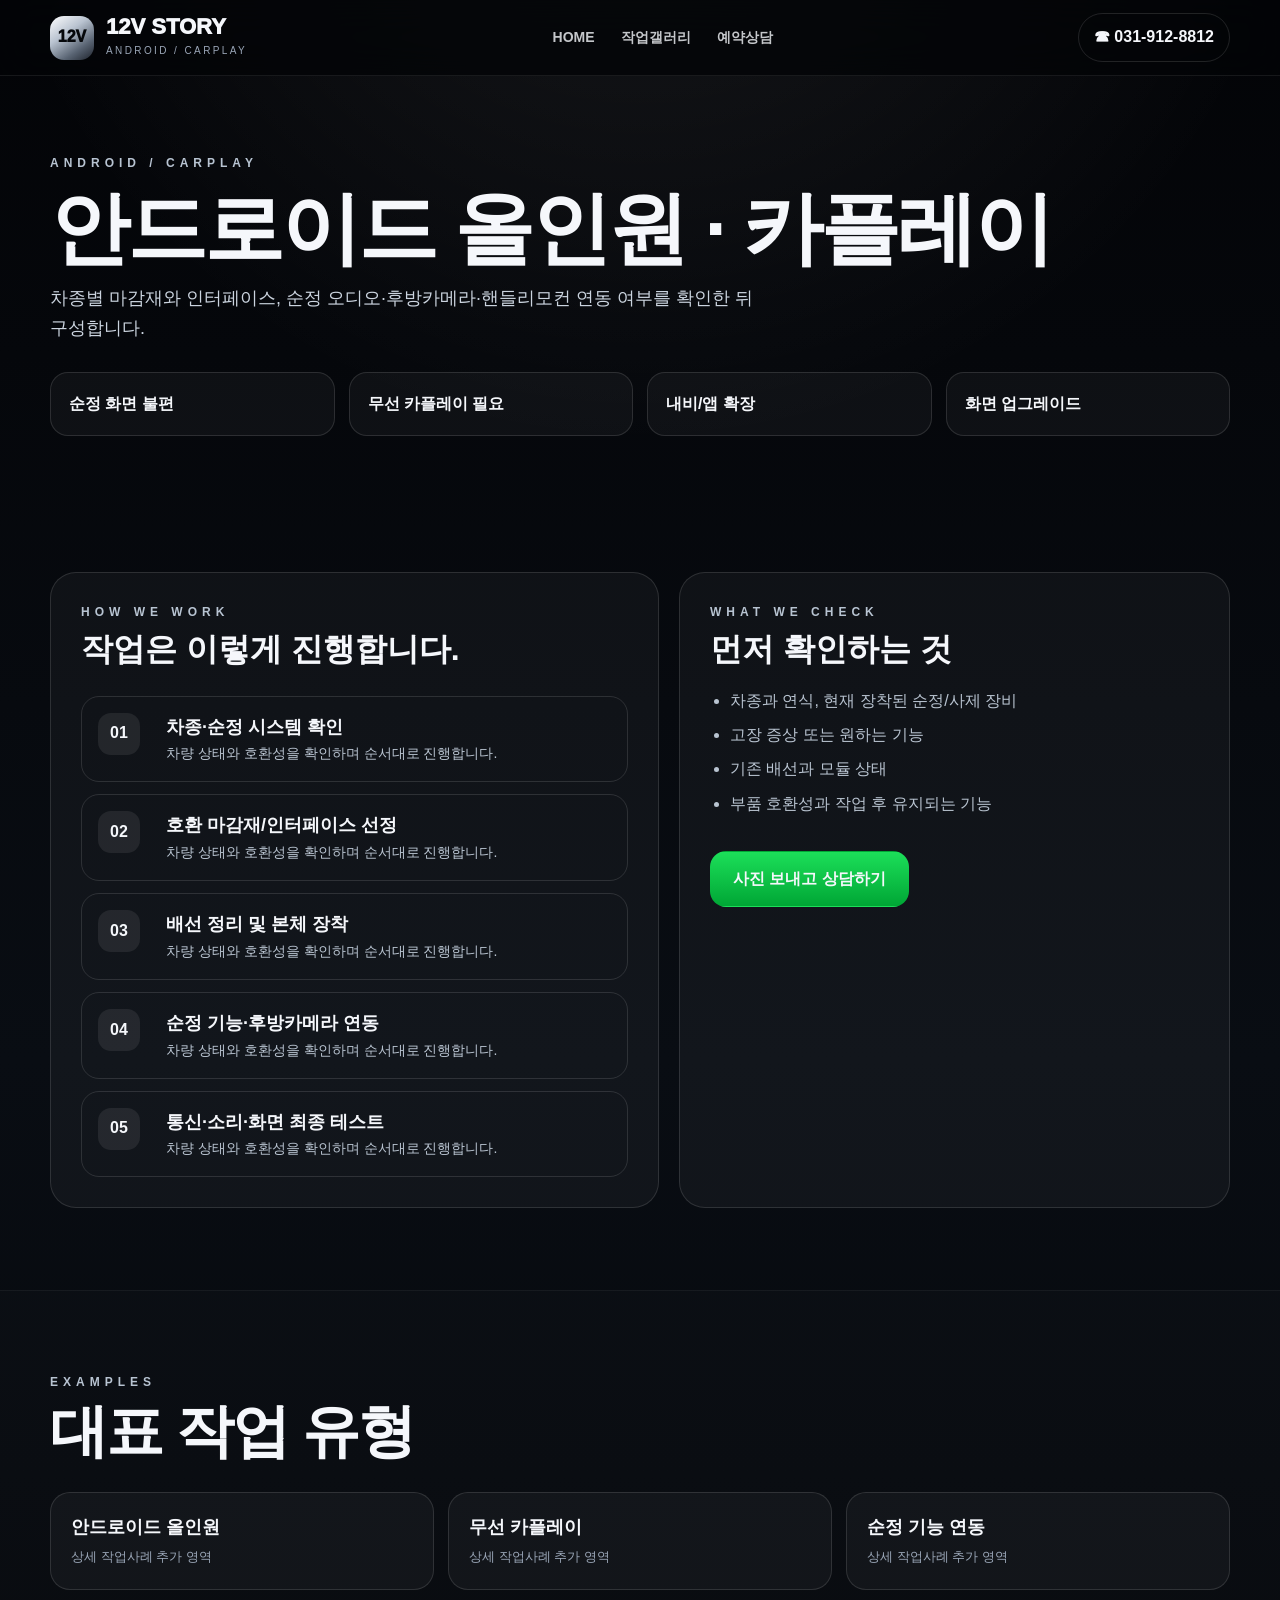
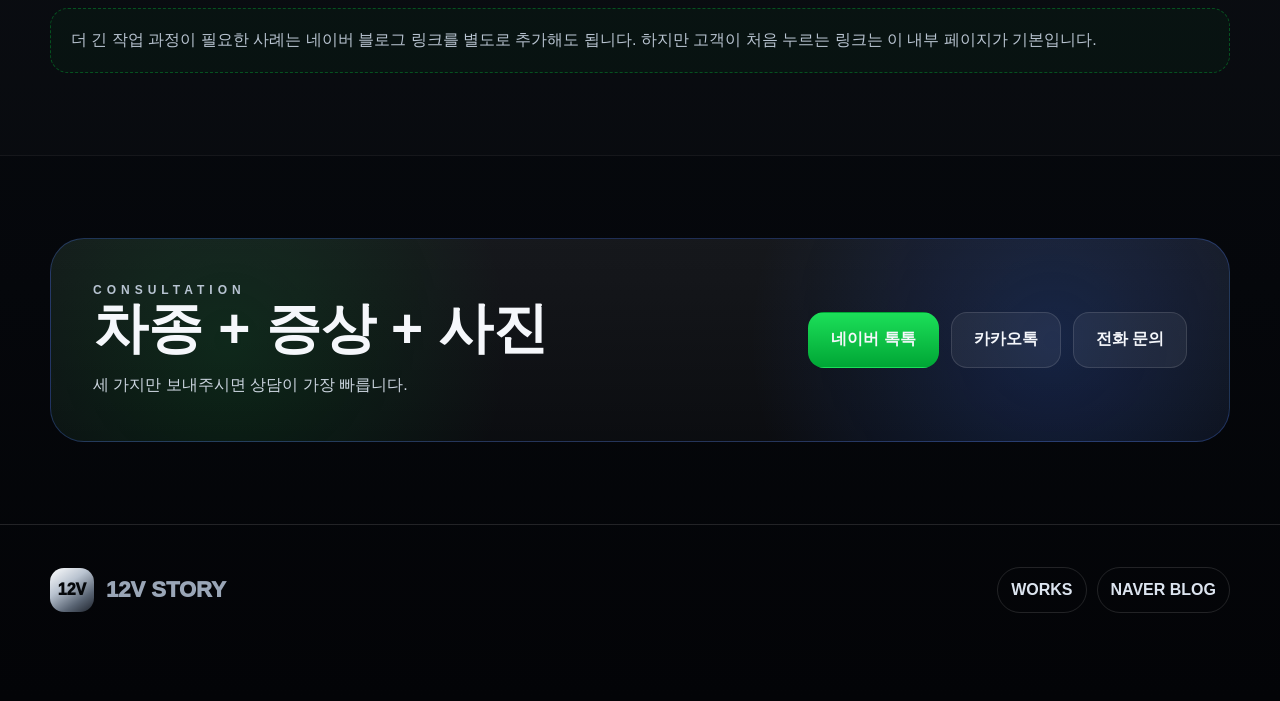
==== allinone-carplay.html @ 3d18db9b "Add files via upload" ====
<!doctype html><html lang="ko"><head><meta charset="utf-8"><meta name="viewport" content="width=device-width,initial-scale=1"><meta name="description" content="12V STORY 안드로이드 올인원 · 카플레이. 차종별 마감재와 인터페이스, 순정 오디오·후방카메라·핸들리모컨 연동 여부를 확인한 뒤 구성합니다."><title>안드로이드 올인원 · 카플레이 | 12V STORY</title><link rel="stylesheet" href="../assets/style.css"></head><body>
<nav class="nav"><div class="wrap"><a class="brand" href="../index.html"><div class="brand-mark">12V</div><div><div class="brand-title">12V STORY</div><div class="brand-sub">ANDROID / CARPLAY</div></div></a><div class="menu"><a href="../index.html">HOME</a><a href="../works.html">작업갤러리</a><a href="../index.html#contact">예약상담</a></div><a class="nav-call" href="tel:031-912-8812">☎ 031-912-8812</a></div></nav>
<header class="page-hero"><div class="wrap"><div class="kicker">ANDROID / CARPLAY</div><h1>안드로이드 올인원 · 카플레이</h1><p>차종별 마감재와 인터페이스, 순정 오디오·후방카메라·핸들리모컨 연동 여부를 확인한 뒤 구성합니다.</p><div class="symptoms"><div class="symptom">순정 화면 불편</div><div class="symptom">무선 카플레이 필요</div><div class="symptom">내비/앱 확장</div><div class="symptom">화면 업그레이드</div></div></div></header>
<section><div class="wrap"><div class="content-grid"><div class="content-panel"><div class="kicker">How We Work</div><h2>작업은 이렇게 진행합니다.</h2><div class="steps"><div class="step"><b>01</b><div><h3>차종·순정 시스템 확인</h3><p>차량 상태와 호환성을 확인하며 순서대로 진행합니다.</p></div></div><div class="step"><b>02</b><div><h3>호환 마감재/인터페이스 선정</h3><p>차량 상태와 호환성을 확인하며 순서대로 진행합니다.</p></div></div><div class="step"><b>03</b><div><h3>배선 정리 및 본체 장착</h3><p>차량 상태와 호환성을 확인하며 순서대로 진행합니다.</p></div></div><div class="step"><b>04</b><div><h3>순정 기능·후방카메라 연동</h3><p>차량 상태와 호환성을 확인하며 순서대로 진행합니다.</p></div></div><div class="step"><b>05</b><div><h3>통신·소리·화면 최종 테스트</h3><p>차량 상태와 호환성을 확인하며 순서대로 진행합니다.</p></div></div></div></div><div class="content-panel"><div class="kicker">What We Check</div><h2>먼저 확인하는 것</h2><ul><li>차종과 연식, 현재 장착된 순정/사제 장비</li><li>고장 증상 또는 원하는 기능</li><li>기존 배선과 모듈 상태</li><li>부품 호환성과 작업 후 유지되는 기능</li></ul><div class="actions" style="justify-content:flex-start"><a class="btn talk" href="http://talk.naver.com/WC6P8L" target="_blank">사진 보내고 상담하기</a></div></div></div></div></section>
<section class="works"><div class="wrap"><div class="section-head"><div><div class="kicker">Examples</div><h2>대표 작업 유형</h2></div></div><div class="mini-works"><div class="mini-work"><b>안드로이드 올인원</b><span>상세 작업사례 추가 영역</span></div><div class="mini-work"><b>무선 카플레이</b><span>상세 작업사례 추가 영역</span></div><div class="mini-work"><b>순정 기능 연동</b><span>상세 작업사례 추가 영역</span></div></div><div class="blog-note">더 긴 작업 과정이 필요한 사례는 네이버 블로그 링크를 별도로 추가해도 됩니다. 하지만 고객이 처음 누르는 링크는 이 내부 페이지가 기본입니다.</div></div></section>
<section><div class="wrap"><div class="cta"><div><div class="kicker">Consultation</div><h2>차종 + 증상 + 사진</h2><p>세 가지만 보내주시면 상담이 가장 빠릅니다.</p></div><div class="actions"><a class="btn talk" href="http://talk.naver.com/WC6P8L" target="_blank">네이버 톡톡</a><a class="btn dark" href="https://pf.kakao.com/_uxiWeu/chat" target="_blank">카카오톡</a><a class="btn dark" href="tel:031-912-8812">전화 문의</a></div></div></div></section>
<footer><div class="wrap footer-grid"><a class="brand" href="../index.html"><div class="brand-mark">12V</div><div><div class="brand-title">12V STORY</div></div></a><div class="footer-links"><a href="../works.html">WORKS</a><a href="https://blog.naver.com/uh2816" target="_blank">NAVER BLOG</a></div></div></footer>
</body></html>
---- assets/style.css ----
:root{--bg:#05070b;--bg2:#0a0e14;--panel:#0d121a;--panel2:#111824;--line:rgba(255,255,255,.12);--text:#f5f7fb;--muted:#9aa6b7;--naver:#00c73c;--blue:#2e6bff;--radius:26px;--shadow:0 24px 70px rgba(0,0,0,.42)}
*{box-sizing:border-box;margin:0;padding:0}html{scroll-behavior:smooth}body{font-family:-apple-system,BlinkMacSystemFont,'Noto Sans KR','Pretendard','Segoe UI',sans-serif;background:radial-gradient(circle at 50% -10%,rgba(255,255,255,.09),transparent 26%),linear-gradient(180deg,#030407,#090d13 46%,#030407);color:var(--text);line-height:1.65;word-break:keep-all}a{color:inherit;text-decoration:none}.wrap{width:min(1180px,calc(100% - 40px));margin:auto}.topbar{height:38px;border-bottom:1px solid rgba(255,255,255,.07);background:rgba(3,4,7,.82);color:#b9c2cf;font-size:13px}.topbar .wrap{height:100%;display:flex;align-items:center;justify-content:space-between}.nav{position:sticky;top:0;z-index:30;height:76px;background:rgba(3,4,7,.78);backdrop-filter:blur(18px);border-bottom:1px solid rgba(255,255,255,.08)}.nav .wrap{height:100%;display:flex;align-items:center;justify-content:space-between;gap:24px}.brand{display:flex;align-items:center;gap:12px}.brand-mark{width:44px;height:44px;border-radius:14px;display:grid;place-items:center;background:linear-gradient(145deg,#fff,#b9c3d0 38%,#596473 72%,#1d222b);color:#06080b;font-weight:1000}.brand-title{font-size:22px;font-weight:1000;line-height:1}.brand-sub{font-size:10px;color:var(--muted);letter-spacing:2.4px;margin-top:5px}.menu{display:flex;gap:26px;font-size:14px;font-weight:850}.menu a{opacity:.8}.menu a:hover{opacity:1}.nav-call{padding:10px 15px;border-radius:999px;border:1px solid var(--line);font-weight:900}.hero{padding:110px 0 86px;text-align:center;position:relative;overflow:hidden}.hero:before{content:'';position:absolute;inset:0;background:radial-gradient(circle at 50% 40%,rgba(80,120,180,.16),transparent 28%),repeating-linear-gradient(115deg,rgba(255,255,255,.025) 0 1px,transparent 1px 18px);pointer-events:none}.hero .wrap{position:relative}.eyebrow,.kicker{font-size:12px;letter-spacing:5px;text-transform:uppercase;color:#b8c4d2;font-weight:900}.hero h1{font-size:clamp(58px,10vw,118px);line-height:.92;letter-spacing:-5px;margin:18px 0 24px;background:linear-gradient(180deg,#fff,#dfe5ee 40%,#788493 70%,#f7faff);-webkit-background-clip:text;color:transparent}.hero-copy{max-width:820px;margin:0 auto;color:#cfd7e2;font-size:20px}.chips{display:flex;flex-wrap:wrap;justify-content:center;gap:10px;margin:32px auto 0;max-width:920px}.chip{padding:8px 13px;border:1px solid var(--line);border-radius:999px;background:rgba(255,255,255,.04);font-weight:800;color:#e6ebf2}.actions{display:flex;gap:12px;flex-wrap:wrap;justify-content:center;margin-top:34px}.btn{min-height:56px;padding:0 22px;border-radius:16px;display:inline-flex;align-items:center;justify-content:center;font-weight:950;border:1px solid transparent;transition:.18s}.btn:hover{transform:translateY(-2px)}.btn.primary{background:linear-gradient(180deg,#3478ff,#154ccf)}.btn.talk{background:linear-gradient(180deg,#1cdf59,#00a635)}.btn.dark{background:rgba(255,255,255,.06);border-color:var(--line)}section{padding:82px 0}.section-head{display:flex;justify-content:space-between;gap:24px;align-items:end;margin-bottom:30px}.section-head h2{font-size:clamp(34px,5vw,58px);line-height:1.05;letter-spacing:-2px;margin-top:8px}.lead{max-width:600px;color:var(--muted)}.service-grid{display:grid;grid-template-columns:repeat(3,1fr);gap:18px}.service-card,.work-card,.info-card{border:1px solid var(--line);border-radius:var(--radius);background:linear-gradient(180deg,rgba(255,255,255,.075),rgba(255,255,255,.035));box-shadow:var(--shadow);overflow:hidden}.service-card{padding:28px;min-height:260px;display:flex;flex-direction:column;justify-content:space-between}.service-card .num{font-size:12px;letter-spacing:3px;color:#7f8b9c;font-weight:900}.service-card h3{font-size:27px;line-height:1.15;margin:16px 0 10px}.service-card p{color:var(--muted)}.more{margin-top:20px;font-weight:900;color:#dfe7f2}.works{background:rgba(255,255,255,.012);border-top:1px solid rgba(255,255,255,.05);border-bottom:1px solid rgba(255,255,255,.05)}.work-grid{display:grid;grid-template-columns:repeat(3,1fr);gap:18px}.work-card .visual{height:190px;display:flex;align-items:end;padding:22px;background:radial-gradient(circle at 70% 25%,rgba(70,120,220,.22),transparent 24%),linear-gradient(135deg,#141b27,#080b10)}.work-card .visual b{font-size:26px;letter-spacing:1px}.work-card .body{padding:20px}.work-card .body small{color:#7f8b9c;font-weight:800}.work-card .body h3{font-size:20px;margin:5px 0 8px}.work-card .body p{color:var(--muted);font-size:14px}.cta{border:1px solid rgba(80,130,255,.28);border-radius:34px;padding:42px;background:radial-gradient(circle at 15% 50%,rgba(0,199,60,.12),transparent 28%),radial-gradient(circle at 85% 50%,rgba(46,107,255,.2),transparent 30%),linear-gradient(180deg,rgba(255,255,255,.07),rgba(255,255,255,.03));display:grid;grid-template-columns:1.1fr .9fr;gap:24px;align-items:center}.cta h2{font-size:clamp(34px,5vw,55px);line-height:1.05}.cta p{color:#cbd4df;margin-top:14px}.cta .actions{justify-content:flex-end;margin-top:0}.blog-note{margin-top:18px;padding:18px 20px;border:1px dashed rgba(0,199,60,.35);border-radius:18px;color:#b8c3d0;background:rgba(0,199,60,.04)}.location-grid{display:grid;grid-template-columns:1fr 1fr;gap:18px}.info-card{padding:28px}.info-card h3{font-size:25px;margin-bottom:16px}.info-list{display:grid;gap:12px}.info-list div{display:grid;grid-template-columns:90px 1fr;gap:16px}.info-list b{color:#8190a2;font-size:12px;letter-spacing:1px}.info-list span{font-weight:800}.floating{position:fixed;right:16px;bottom:16px;z-index:40;display:grid;gap:9px}.floating a{min-width:80px;height:50px;border-radius:15px;display:flex;align-items:center;justify-content:center;font-weight:950;box-shadow:0 14px 34px rgba(0,0,0,.38)}.floating .talk{background:var(--naver)}.floating .reserve{background:var(--blue)}.floating .phone{background:#202632;border:1px solid var(--line)}footer{padding:42px 0 88px;border-top:1px solid var(--line);color:var(--muted)}.footer-grid{display:flex;justify-content:space-between;align-items:center;gap:24px}.footer-links{display:flex;gap:10px;flex-wrap:wrap}.footer-links a{padding:9px 13px;border:1px solid var(--line);border-radius:999px;color:#dce4ef;font-weight:850}.page-hero{padding:78px 0 54px}.page-hero h1{font-size:clamp(44px,7vw,80px);line-height:1.03;letter-spacing:-3px;margin:14px 0}.page-hero p{max-width:780px;color:#cbd4df;font-size:18px}.symptoms{display:grid;grid-template-columns:repeat(4,1fr);gap:14px;margin-top:28px}.symptom{padding:18px;border:1px solid var(--line);border-radius:18px;background:rgba(255,255,255,.04);font-weight:850}.content-grid{display:grid;grid-template-columns:1.05fr .95fr;gap:20px}.content-panel{padding:30px;border:1px solid var(--line);border-radius:var(--radius);background:rgba(255,255,255,.04)}.content-panel h2{font-size:32px;margin-bottom:12px}.content-panel p,.content-panel li{color:#b9c4d1}.content-panel ul{padding-left:20px;display:grid;gap:8px}.steps{display:grid;gap:12px;margin-top:20px}.step{display:grid;grid-template-columns:54px 1fr;gap:14px;align-items:start;padding:16px;border:1px solid var(--line);border-radius:18px}.step b{width:42px;height:42px;border-radius:13px;display:grid;place-items:center;background:rgba(255,255,255,.08)}.step h3{font-size:18px}.step p{font-size:14px}.mini-works{display:grid;grid-template-columns:repeat(3,1fr);gap:14px;margin-top:20px}.mini-work{padding:20px;border:1px solid var(--line);border-radius:20px;background:rgba(255,255,255,.04)}.mini-work b{display:block;font-size:18px}.mini-work span{font-size:13px;color:var(--muted)}
@media(max-width:980px){.topbar,.menu{display:none}.service-grid,.work-grid{grid-template-columns:repeat(2,1fr)}.cta,.location-grid,.content-grid{grid-template-columns:1fr}.cta .actions{justify-content:flex-start}.symptoms{grid-template-columns:repeat(2,1fr)}}
@media(max-width:640px){.wrap{width:min(100% - 28px,1180px)}.nav{height:68px}.brand-mark{width:38px;height:38px}.brand-title{font-size:19px}.brand-sub{display:none}.nav-call{font-size:12px;padding:9px 11px}.hero{padding:82px 0 66px}.hero h1{letter-spacing:-3px}.hero-copy{font-size:17px}.service-grid,.work-grid,.mini-works{grid-template-columns:1fr}.section-head{display:block}.lead{margin-top:14px}.cta{padding:28px}.btn{width:100%}.location-grid,.content-grid{grid-template-columns:1fr}.symptoms{grid-template-columns:1fr}.footer-grid{flex-direction:column;align-items:flex-start}.floating{left:10px;right:10px;bottom:10px;grid-template-columns:repeat(3,1fr)}.floating a{min-width:0}.page-hero{padding:58px 0 38px}}
.gallery-section{padding-top:30px}.gallery-toolbar{display:flex;gap:10px;flex-wrap:wrap;margin-bottom:24px}.filter-btn{appearance:none;border:1px solid var(--line);background:rgba(255,255,255,.045);color:#dce4ef;padding:10px 15px;border-radius:999px;font:inherit;font-size:14px;font-weight:900;cursor:pointer}.filter-btn:hover,.filter-btn.active{background:#eef3fb;color:#080b10;border-color:#eef3fb}.work-card[hidden]{display:none}.work-card .visual.has-image{background-size:cover!important;background-position:center!important}.gallery-empty{padding:50px 20px;text-align:center;color:var(--muted);border:1px dashed var(--line);border-radius:22px}.work-detail-hero{padding-bottom:36px}.detail-tags{justify-content:flex-start;margin-top:24px}.detail-gallery{padding:58px 0 22px}.photo-grid{display:grid;grid-template-columns:repeat(2,1fr);gap:16px}.photo-grid figure{overflow:hidden;border:1px solid var(--line);border-radius:22px;background:rgba(255,255,255,.04)}.photo-grid img{display:block;width:100%;height:auto;object-fit:contain;background:#05070b}.photo-grid figcaption{padding:12px 15px;color:var(--muted);font-size:13px}.photo-placeholder{margin:34px 0;padding:38px;text-align:center;border:1px dashed var(--line);border-radius:22px;color:var(--muted)}.detail-bottom{display:flex;gap:12px;flex-wrap:wrap;padding:30px 0 76px}@media(max-width:640px){.photo-grid{grid-template-columns:1fr}.gallery-toolbar{gap:8px}.filter-btn{padding:9px 12px;font-size:13px}.detail-bottom .btn{width:100%}}
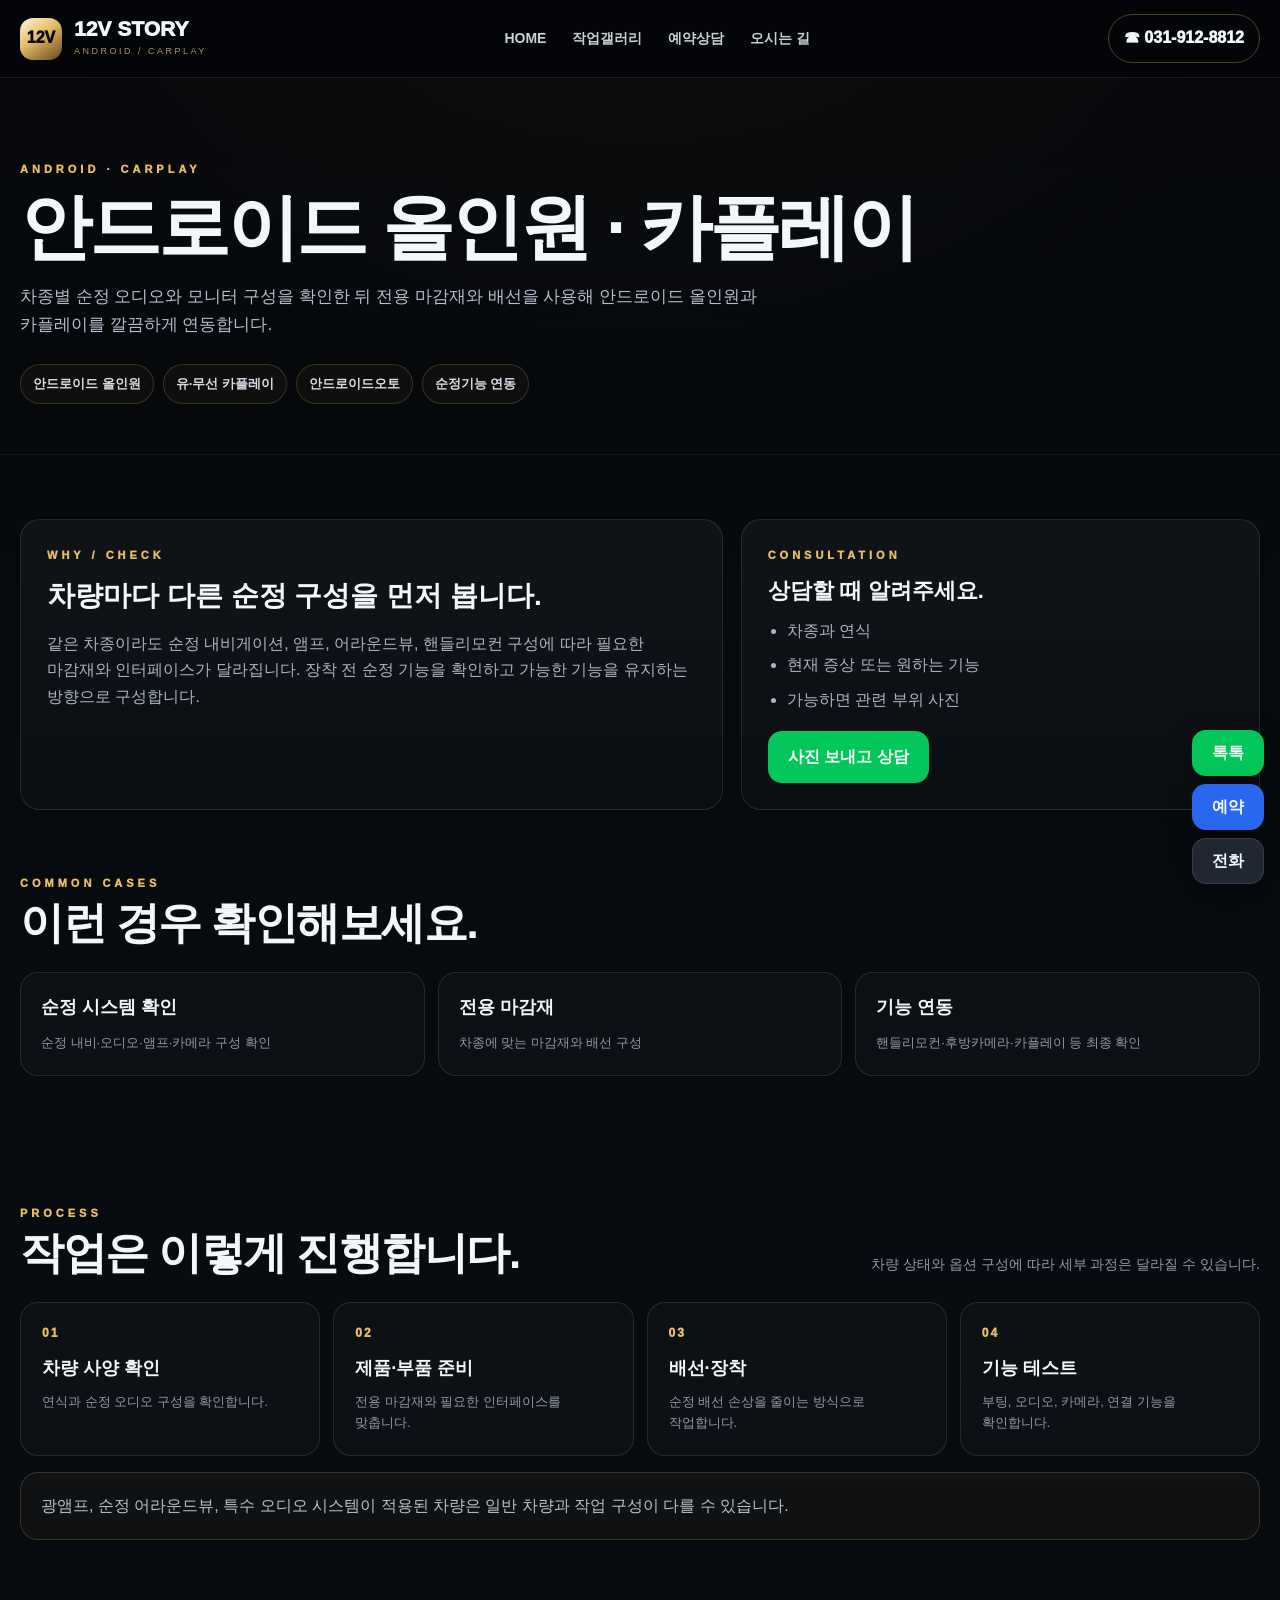
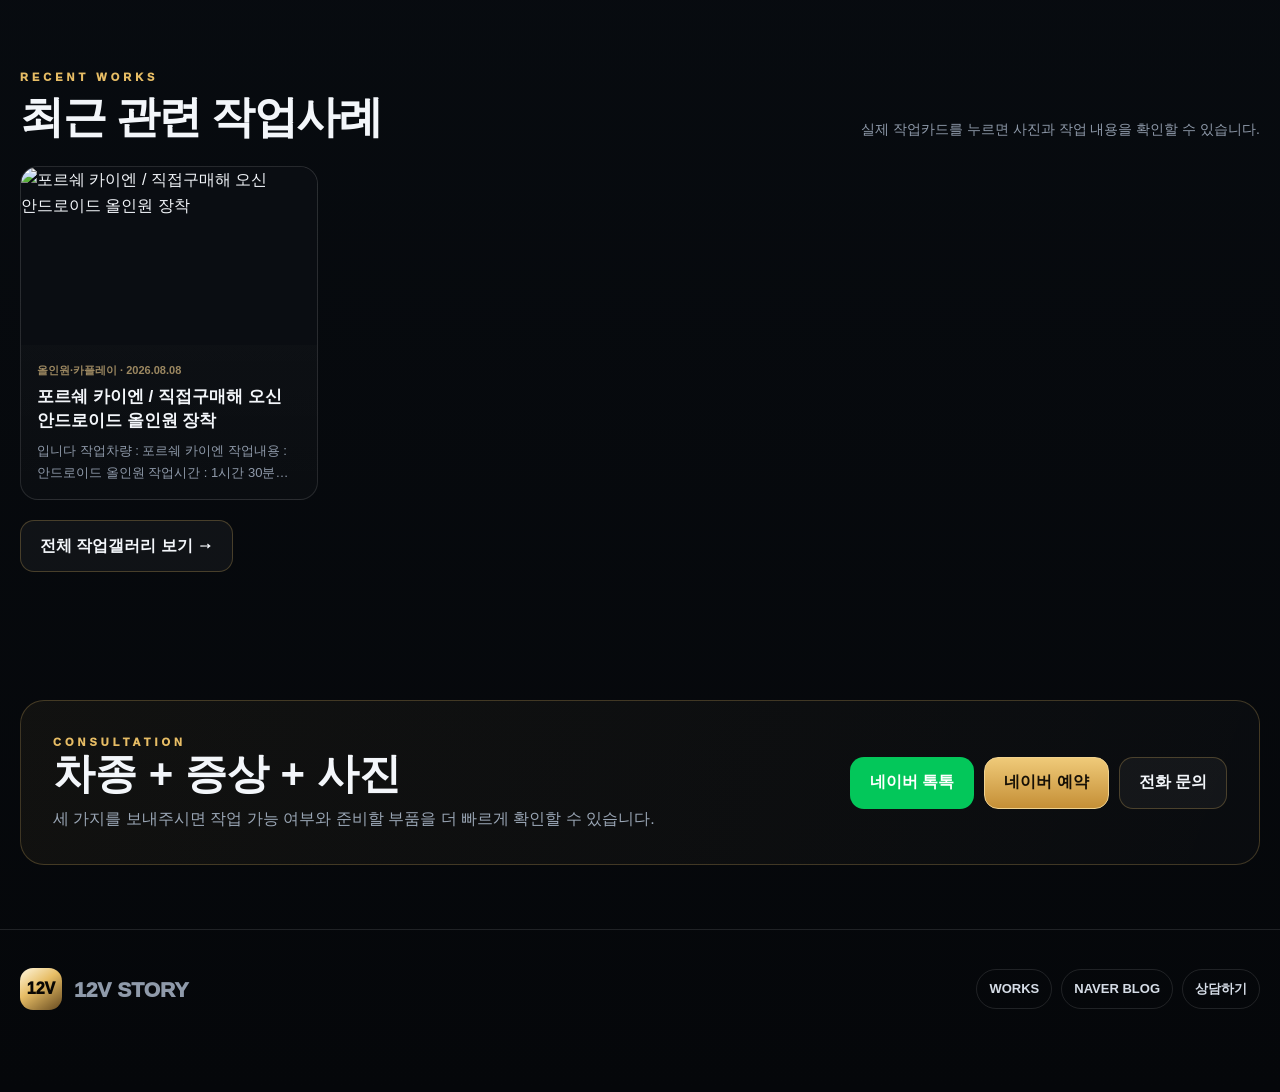
==== commit 9cd57398: "Add files via upload" ====
--- a/allinone-carplay.html
+++ b/allinone-carplay.html
@@ -1,8 +1,175 @@
-<!doctype html><html lang="ko"><head><meta charset="utf-8"><meta name="viewport" content="width=device-width,initial-scale=1"><meta name="description" content="12V STORY 안드로이드 올인원 · 카플레이. 차종별 마감재와 인터페이스, 순정 오디오·후방카메라·핸들리모컨 연동 여부를 확인한 뒤 구성합니다."><title>안드로이드 올인원 · 카플레이 | 12V STORY</title><link rel="stylesheet" href="../assets/style.css"></head><body>
-<nav class="nav"><div class="wrap"><a class="brand" href="../index.html"><div class="brand-mark">12V</div><div><div class="brand-title">12V STORY</div><div class="brand-sub">ANDROID / CARPLAY</div></div></a><div class="menu"><a href="../index.html">HOME</a><a href="../works.html">작업갤러리</a><a href="../index.html#contact">예약상담</a></div><a class="nav-call" href="tel:031-912-8812">☎ 031-912-8812</a></div></nav>
-<header class="page-hero"><div class="wrap"><div class="kicker">ANDROID / CARPLAY</div><h1>안드로이드 올인원 · 카플레이</h1><p>차종별 마감재와 인터페이스, 순정 오디오·후방카메라·핸들리모컨 연동 여부를 확인한 뒤 구성합니다.</p><div class="symptoms"><div class="symptom">순정 화면 불편</div><div class="symptom">무선 카플레이 필요</div><div class="symptom">내비/앱 확장</div><div class="symptom">화면 업그레이드</div></div></div></header>
-<section><div class="wrap"><div class="content-grid"><div class="content-panel"><div class="kicker">How We Work</div><h2>작업은 이렇게 진행합니다.</h2><div class="steps"><div class="step"><b>01</b><div><h3>차종·순정 시스템 확인</h3><p>차량 상태와 호환성을 확인하며 순서대로 진행합니다.</p></div></div><div class="step"><b>02</b><div><h3>호환 마감재/인터페이스 선정</h3><p>차량 상태와 호환성을 확인하며 순서대로 진행합니다.</p></div></div><div class="step"><b>03</b><div><h3>배선 정리 및 본체 장착</h3><p>차량 상태와 호환성을 확인하며 순서대로 진행합니다.</p></div></div><div class="step"><b>04</b><div><h3>순정 기능·후방카메라 연동</h3><p>차량 상태와 호환성을 확인하며 순서대로 진행합니다.</p></div></div><div class="step"><b>05</b><div><h3>통신·소리·화면 최종 테스트</h3><p>차량 상태와 호환성을 확인하며 순서대로 진행합니다.</p></div></div></div></div><div class="content-panel"><div class="kicker">What We Check</div><h2>먼저 확인하는 것</h2><ul><li>차종과 연식, 현재 장착된 순정/사제 장비</li><li>고장 증상 또는 원하는 기능</li><li>기존 배선과 모듈 상태</li><li>부품 호환성과 작업 후 유지되는 기능</li></ul><div class="actions" style="justify-content:flex-start"><a class="btn talk" href="http://talk.naver.com/WC6P8L" target="_blank">사진 보내고 상담하기</a></div></div></div></div></section>
-<section class="works"><div class="wrap"><div class="section-head"><div><div class="kicker">Examples</div><h2>대표 작업 유형</h2></div></div><div class="mini-works"><div class="mini-work"><b>안드로이드 올인원</b><span>상세 작업사례 추가 영역</span></div><div class="mini-work"><b>무선 카플레이</b><span>상세 작업사례 추가 영역</span></div><div class="mini-work"><b>순정 기능 연동</b><span>상세 작업사례 추가 영역</span></div></div><div class="blog-note">더 긴 작업 과정이 필요한 사례는 네이버 블로그 링크를 별도로 추가해도 됩니다. 하지만 고객이 처음 누르는 링크는 이 내부 페이지가 기본입니다.</div></div></section>
-<section><div class="wrap"><div class="cta"><div><div class="kicker">Consultation</div><h2>차종 + 증상 + 사진</h2><p>세 가지만 보내주시면 상담이 가장 빠릅니다.</p></div><div class="actions"><a class="btn talk" href="http://talk.naver.com/WC6P8L" target="_blank">네이버 톡톡</a><a class="btn dark" href="https://pf.kakao.com/_uxiWeu/chat" target="_blank">카카오톡</a><a class="btn dark" href="tel:031-912-8812">전화 문의</a></div></div></div></section>
-<footer><div class="wrap footer-grid"><a class="brand" href="../index.html"><div class="brand-mark">12V</div><div><div class="brand-title">12V STORY</div></div></a><div class="footer-links"><a href="../works.html">WORKS</a><a href="https://blog.naver.com/uh2816" target="_blank">NAVER BLOG</a></div></div></footer>
-</body></html>+<!doctype html><html lang="ko"><head>
+<meta charset="utf-8"><meta name="viewport" content="width=device-width,initial-scale=1">
+<meta name="description" content="차종별 순정 오디오와 모니터 구성을 확인한 뒤 전용 마감재와 배선을 사용해 안드로이드 올인원과 카플레이를 깔끔하게 연동합니다."><title>안드로이드 올인원 · 카플레이 | 12V STORY</title>
+<style>
+:root{
+  --bg:#05070a;--bg2:#090d12;--panel:#0e131a;--panel2:#111821;
+  --line:rgba(255,255,255,.11);--line2:rgba(231,189,101,.30);
+  --text:#f3f6fa;--muted:#8f9aaa;--gold:#e7bd65;--gold2:#bd8735;
+  --green:#03c75a;--blue:#2868ef;--radius:20px;
+}
+*{box-sizing:border-box;margin:0;padding:0}
+html{scroll-behavior:smooth}
+body{
+  font-family:-apple-system,BlinkMacSystemFont,'Noto Sans KR','Pretendard','Segoe UI',sans-serif;
+  background:radial-gradient(circle at 50% -15%,rgba(231,189,101,.06),transparent 26%),linear-gradient(180deg,#05070a,#080c11 48%,#05070a);
+  color:var(--text);line-height:1.65;word-break:keep-all;
+}
+a{color:inherit;text-decoration:none}
+.wrap{width:min(1240px,calc(100% - 40px));margin:0 auto}
+.nav{height:78px;position:sticky;top:0;z-index:50;background:rgba(4,6,9,.94);backdrop-filter:blur(16px);border-bottom:1px solid rgba(231,189,101,.13)}
+.nav .wrap{height:100%;display:flex;align-items:center;justify-content:space-between;gap:22px}
+.brand{display:flex;align-items:center;gap:12px}
+.brand-mark{width:42px;height:42px;display:grid;place-items:center;border-radius:13px;background:linear-gradient(145deg,#fff7df,#e7bd65 43%,#65491f);color:#090704;font-weight:1000}
+.brand-title{font-size:21px;font-weight:1000;line-height:1}.brand-sub{font-size:9px;letter-spacing:2.5px;color:#a99468;margin-top:5px}
+.menu{display:flex;gap:26px;font-size:14px;font-weight:850}.menu a{opacity:.84}.menu a:hover{opacity:1;color:var(--gold)}
+.nav-call{padding:10px 15px;border:1px solid rgba(231,189,101,.33);border-radius:999px;font-weight:950}
+.kicker{color:var(--gold);font-size:11px;font-weight:1000;letter-spacing:4px;text-transform:uppercase}
+.page-hero{padding:82px 0 50px;border-bottom:1px solid rgba(255,255,255,.06)}
+.page-hero h1{font-size:clamp(44px,6vw,72px);line-height:1.04;letter-spacing:-3px;margin:12px 0 18px}
+.page-hero p{max-width:820px;color:#b4bfcc;font-size:17px}
+.hero-tags{display:flex;gap:9px;flex-wrap:wrap;margin-top:25px}
+.hero-tag{padding:8px 12px;border:1px solid rgba(231,189,101,.20);border-radius:999px;background:rgba(231,189,101,.035);font-size:13px;color:#d8dee7;font-weight:800}
+section{padding:64px 0}
+.section-head{display:flex;align-items:end;justify-content:space-between;gap:24px;margin-bottom:25px}
+.section-head h2{font-size:clamp(30px,4vw,44px);line-height:1.08;letter-spacing:-1.5px;margin-top:7px}
+.section-head p{max-width:560px;color:var(--muted);font-size:14px}
+.panel{border:1px solid var(--line);border-radius:var(--radius);background:linear-gradient(180deg,rgba(255,255,255,.045),rgba(255,255,255,.018));padding:26px}
+.panel h3{font-size:22px;margin-bottom:9px}.panel p,.panel li{color:#aab5c2}
+.btn{min-height:52px;padding:0 19px;border-radius:14px;display:inline-flex;align-items:center;justify-content:center;font-weight:950;border:1px solid transparent}
+.btn.gold{background:linear-gradient(180deg,#efca79,#c58f36);color:#161006;border-color:#f1d28e}
+.btn.dark{background:rgba(255,255,255,.045);border-color:rgba(231,189,101,.26)}
+.btn.talk{background:var(--green);color:#fff}
+.actions{display:flex;gap:10px;flex-wrap:wrap}
+.floating{position:fixed;right:16px;bottom:16px;z-index:60;display:grid;gap:8px}
+.floating a{width:72px;height:46px;border-radius:14px;display:flex;align-items:center;justify-content:center;font-weight:950;box-shadow:0 12px 30px rgba(0,0,0,.35)}
+.floating .talk{background:var(--green)}.floating .reserve{background:var(--blue)}.floating .phone{background:#202733;border:1px solid var(--line)}
+footer{padding:38px 0 82px;border-top:1px solid var(--line);color:var(--muted)}
+.footer-grid{display:flex;align-items:center;justify-content:space-between;gap:20px}.footer-links{display:flex;gap:9px;flex-wrap:wrap}.footer-links a{border:1px solid var(--line);border-radius:999px;padding:8px 12px;color:#d6dde7;font-weight:850;font-size:13px}
+
+/* work cards */
+.work-grid{display:grid;grid-template-columns:repeat(4,1fr);gap:16px}
+.work-card{border:1px solid var(--line);border-radius:18px;overflow:hidden;background:linear-gradient(180deg,rgba(255,255,255,.045),rgba(255,255,255,.018));transition:.18s}
+.work-card:hover{transform:translateY(-3px);border-color:rgba(231,189,101,.42)}
+.work-card .visual{height:178px;background:#0a0d12;overflow:hidden}.work-card .visual img{width:100%;height:100%;object-fit:cover;display:block}
+.work-card .body{padding:16px}.work-card small{display:block;color:#9c8861;font-size:11px;font-weight:900;margin-bottom:6px}
+.work-card h3{font-size:17px;line-height:1.42;min-height:48px;display:-webkit-box;-webkit-box-orient:vertical;-webkit-line-clamp:2;overflow:hidden}
+.work-card p{font-size:13px;color:var(--muted);margin-top:7px;display:-webkit-box;-webkit-box-orient:vertical;-webkit-line-clamp:2;overflow:hidden}
+.no-image{height:100%;display:grid;place-items:center;color:#4e5a69;font-weight:900;background:linear-gradient(135deg,#111721,#080b10)}
+.gallery-toolbar{display:flex;gap:8px;flex-wrap:wrap;margin-bottom:22px}
+.filter-btn{border:1px solid var(--line);background:rgba(255,255,255,.035);color:#dce3ec;border-radius:999px;padding:9px 13px;font:inherit;font-size:13px;font-weight:900;cursor:pointer}
+.filter-btn:hover,.filter-btn.active{background:var(--gold);color:#161006;border-color:var(--gold)}
+.gallery-summary{display:flex;gap:10px;align-items:center;margin-top:22px;color:var(--muted);font-size:13px}
+.gallery-summary strong{color:#edeff3;border:1px solid var(--line);border-radius:999px;padding:7px 11px}
+.empty{padding:42px;text-align:center;border:1px dashed var(--line);border-radius:18px;color:var(--muted)}
+
+/* service */
+.service-intro-grid{display:grid;grid-template-columns:1.15fr .85fr;gap:18px}
+.check-grid{display:grid;grid-template-columns:repeat(3,1fr);gap:13px}
+.check-card{padding:20px;border:1px solid var(--line);border-radius:18px;background:rgba(255,255,255,.025)}
+.check-card b{display:block;color:#f1f4f8;font-size:18px;margin-bottom:6px}.check-card span{color:var(--muted);font-size:13px}
+.steps{display:grid;grid-template-columns:repeat(4,1fr);gap:13px}.step{padding:21px;border:1px solid var(--line);border-radius:18px;background:rgba(255,255,255,.025)}
+.step em{display:block;font-style:normal;color:var(--gold);font-weight:1000;font-size:12px;letter-spacing:2px;margin-bottom:11px}.step b{font-size:18px}.step p{font-size:13px;color:var(--muted);margin-top:7px}
+.note-box{border:1px solid rgba(231,189,101,.20);border-radius:18px;padding:20px;background:rgba(231,189,101,.035);color:#b7c1cd}
+.cta-box{display:grid;grid-template-columns:1.15fr .85fr;align-items:center;gap:24px;border:1px solid rgba(231,189,101,.24);border-radius:24px;padding:32px;background:linear-gradient(110deg,rgba(231,189,101,.055),rgba(255,255,255,.02))}
+.cta-box h2{font-size:clamp(28px,4vw,42px);line-height:1.08}.cta-box p{color:#9aa6b5;margin-top:9px}.cta-box .actions{justify-content:flex-end}
+
+/* detail */
+.detail-facts{display:grid;grid-template-columns:repeat(3,1fr);gap:12px;margin-bottom:17px}.detail-facts div{padding:15px;border:1px solid var(--line);border-radius:16px;background:rgba(255,255,255,.03)}.detail-facts small{display:block;color:#8d99a8;font-size:11px;font-weight:900;letter-spacing:1px}.detail-facts b{font-size:16px}
+.detail-grid{display:grid;grid-template-columns:1.25fr .75fr;gap:16px}.detail-grid h2{font-size:27px;margin-bottom:12px}.detail-grid h3{font-size:17px;margin:20px 0 8px}
+.point-list{padding-left:19px;display:grid;gap:7px;color:#b6c0cc}
+.photo-grid{display:grid;grid-template-columns:repeat(2,1fr);gap:14px}.photo-grid figure{border:1px solid var(--line);border-radius:18px;overflow:hidden;background:#080b0f}.photo-grid img{display:block;width:100%;height:auto}.photo-grid figcaption{padding:11px 13px;color:var(--muted);font-size:12px}
+.detail-bottom{display:flex;gap:10px;flex-wrap:wrap;padding-top:26px}
+
+@media(max-width:1050px){.work-grid{grid-template-columns:repeat(3,1fr)}.steps{grid-template-columns:repeat(2,1fr)}}
+@media(max-width:820px){.menu{display:none}.work-grid{grid-template-columns:repeat(2,1fr)}.service-intro-grid,.detail-grid,.cta-box{grid-template-columns:1fr}.cta-box .actions{justify-content:flex-start}.check-grid{grid-template-columns:1fr 1fr}}
+@media(max-width:560px){.wrap{width:min(100% - 26px,1240px)}.nav{height:68px}.brand-mark{width:37px;height:37px}.brand-title{font-size:18px}.brand-sub{display:none}.nav-call{font-size:12px;padding:8px 10px}.page-hero{padding:56px 0 38px}.page-hero h1{letter-spacing:-2px}.work-grid,.check-grid,.steps,.photo-grid,.detail-facts{grid-template-columns:1fr}.work-card .visual{height:210px}.section-head{display:block}.section-head p{margin-top:9px}.cta-box{padding:24px}.btn{width:100%}.floating{left:9px;right:9px;bottom:9px;grid-template-columns:repeat(3,1fr)}.floating a{width:auto}}
+</style></head><body>
+<nav class="nav"><div class="wrap">
+<a class="brand" href="index.html"><div class="brand-mark">12V</div><div><div class="brand-title">12V STORY</div><div class="brand-sub">ANDROID / CARPLAY</div></div></a>
+<div class="menu"><a href="index.html">HOME</a><a href="works.html">작업갤러리</a><a href="index.html#contact">예약상담</a><a href="index.html#location">오시는 길</a></div>
+<a class="nav-call" href="tel:031-912-8812">☎ 031-912-8812</a></div></nav>
+
+<header class="page-hero"><div class="wrap"><div class="kicker">ANDROID · CARPLAY</div><h1>안드로이드 올인원 · 카플레이</h1><p>차종별 순정 오디오와 모니터 구성을 확인한 뒤 전용 마감재와 배선을 사용해 안드로이드 올인원과 카플레이를 깔끔하게 연동합니다.</p><div class="hero-tags"><span class="hero-tag">안드로이드 올인원</span><span class="hero-tag">유·무선 카플레이</span><span class="hero-tag">안드로이드오토</span><span class="hero-tag">순정기능 연동</span></div></div></header>
+<section><div class="wrap"><div class="service-intro-grid"><article class="panel"><div class="kicker">WHY / CHECK</div><h3 style="font-size:28px;margin:9px 0 12px">차량마다 다른 순정 구성을 먼저 봅니다.</h3><p>같은 차종이라도 순정 내비게이션, 앰프, 어라운드뷰, 핸들리모컨 구성에 따라 필요한 마감재와 인터페이스가 달라집니다. 장착 전 순정 기능을 확인하고 가능한 기능을 유지하는 방향으로 구성합니다.</p></article>
+<aside class="panel"><div class="kicker">CONSULTATION</div><h3 style="margin-top:9px">상담할 때 알려주세요.</h3><ul style="padding-left:19px;display:grid;gap:8px"><li>차종과 연식</li><li>현재 증상 또는 원하는 기능</li><li>가능하면 관련 부위 사진</li></ul><div class="actions" style="margin-top:18px"><a class="btn talk" href="http://talk.naver.com/WC6P8L" target="_blank" rel="noopener">사진 보내고 상담</a></div></aside></div></div></section>
+<section style="padding-top:0"><div class="wrap"><div class="section-head"><div><div class="kicker">COMMON CASES</div><h2>이런 경우 확인해보세요.</h2></div></div><div class="check-grid"><div class="check-card"><b>순정 시스템 확인</b><span>순정 내비·오디오·앰프·카메라 구성 확인</span></div><div class="check-card"><b>전용 마감재</b><span>차종에 맞는 마감재와 배선 구성</span></div><div class="check-card"><b>기능 연동</b><span>핸들리모컨·후방카메라·카플레이 등 최종 확인</span></div></div></div></section>
+<section><div class="wrap"><div class="section-head"><div><div class="kicker">PROCESS</div><h2>작업은 이렇게 진행합니다.</h2></div><p>차량 상태와 옵션 구성에 따라 세부 과정은 달라질 수 있습니다.</p></div><div class="steps"><div class="step"><em>01</em><b>차량 사양 확인</b><p>연식과 순정 오디오 구성을 확인합니다.</p></div><div class="step"><em>02</em><b>제품·부품 준비</b><p>전용 마감재와 필요한 인터페이스를 맞춥니다.</p></div><div class="step"><em>03</em><b>배선·장착</b><p>순정 배선 손상을 줄이는 방식으로 작업합니다.</p></div><div class="step"><em>04</em><b>기능 테스트</b><p>부팅, 오디오, 카메라, 연결 기능을 확인합니다.</p></div></div><div class="note-box" style="margin-top:16px">광앰프, 순정 어라운드뷰, 특수 오디오 시스템이 적용된 차량은 일반 차량과 작업 구성이 다를 수 있습니다.</div></div></section>
+<section><div class="wrap"><div class="section-head"><div><div class="kicker">RECENT WORKS</div><h2>최근 관련 작업사례</h2></div><p>실제 작업카드를 누르면 사진과 작업 내용을 확인할 수 있습니다.</p></div><div class="work-grid" id="serviceWorks"></div><div style="margin-top:20px"><a class="btn dark" href="works.html">전체 작업갤러리 보기 →</a></div></div></section>
+<section><div class="wrap"><div class="cta-box"><div><div class="kicker">CONSULTATION</div><h2>차종 + 증상 + 사진</h2><p>세 가지를 보내주시면 작업 가능 여부와 준비할 부품을 더 빠르게 확인할 수 있습니다.</p></div><div class="actions"><a class="btn talk" href="http://talk.naver.com/WC6P8L" target="_blank" rel="noopener">네이버 톡톡</a><a class="btn gold" href="https://booking.naver.com/booking/6/bizes/475955" target="_blank" rel="noopener">네이버 예약</a><a class="btn dark" href="tel:031-912-8812">전화 문의</a></div></div></div></section>
+
+<footer><div class="wrap footer-grid"><a class="brand" href="index.html"><div class="brand-mark">12V</div><div><div class="brand-title">12V STORY</div></div></a><div class="footer-links"><a href="works.html">WORKS</a><a href="https://blog.naver.com/uh2816" target="_blank" rel="noopener">NAVER BLOG</a><a href="http://talk.naver.com/WC6P8L" target="_blank" rel="noopener">상담하기</a></div></div></footer>
+<div class="floating"><a class="talk" href="http://talk.naver.com/WC6P8L" target="_blank" rel="noopener">톡톡</a><a class="reserve" href="https://booking.naver.com/booking/6/bizes/475955" target="_blank" rel="noopener">예약</a><a class="phone" href="tel:031-912-8812">전화</a></div>
+<script>
+const DATA_PATHS=[
+  'assets/works-data.js',
+  'works-data.js',
+  'https://12vstory.github.io/12Vstory/works-data.js',
+  'https://12vstory.github.io/12Vstory/assets/works-data.js'
+];
+function esc(v=''){return String(v).replace(/[&<>'"]/g,s=>({'&':'&amp;','<':'&lt;','>':'&gt;',"'":'&#39;','"':'&quot;'}[s]));}
+function fmtDate(v=''){const m=/^(\d{4})-(\d{2})-(\d{2})$/.exec(v);return m?`${m[1]}.${m[2]}.${m[3]}`:v;}
+function safeCar(w){
+  const car=String(w.car||'').trim();
+  if(!car || /^(일산|파주|고양|운정|김포|삼송)/.test(car)) return '작업차량';
+  return car;
+}
+function cleanTask(w){
+  const t=String(w.title||'').replace(/\s+/g,' ').trim();
+  const l=t.toLowerCase();
+  if(/사이드\s*미러|사이드미러/.test(l)&&/폴딩|기어|모터|접히|펴지/.test(l)) return '사이드미러 폴딩불량 수리';
+  if(/사이드\s*미러|사이드미러/.test(l)) return '사이드미러 수리';
+  if(/옵틱\s*글래스|옵틱글래스|광각\s*미러|광각미러/.test(l)) return '옵틱글래스 광각미러 장착';
+  if(/블랙\s*박스|블랙박스|파인뷰|아이나비/.test(l)) return '블랙박스 장착';
+  if(/후방\s*카메라|후방카메라|리어\s*카메라/.test(l)) return /교체|고장|불량/.test(l)?'후방카메라 교체':'후방카메라 장착';
+  if(/안드로이드\s*올인원|안드로이드올인원|올인원/.test(l)) return '안드로이드 올인원 장착';
+  if(/카플레이/.test(l)) return '카플레이 장착';
+  if(/크루즈\s*컨트롤|크루즈컨트롤/.test(l)) return '크루즈컨트롤 순정옵션 시공';
+  if(/오토\s*라이트|오토라이트/.test(l)) return '오토라이트 순정옵션 시공';
+  if(/비상등/.test(l)) return '비상등 스위치 수리';
+  if(/네비게이션|내비게이션|아틀란|jy-n/i.test(t)) return '내비게이션 매립';
+  let parts=t.replace(/^[\[【(][^\]】)]*(?:일산|파주|고양|운정|김포|삼송)[^\]】)]*[\]】)]\s*/,'').split(/\s*[\/|｜]\s*/).map(x=>x.trim()).filter(Boolean);
+  let picked=parts.find(x=>/수리|교체|장착|시공|매립|활성화|튜닝/.test(x))||parts[0]||w.category||'자동차 전장 작업';
+  picked=picked.replace(/#[^\s]+/g,'').trim();
+  if(picked.length>38)picked=picked.slice(0,38)+'…';
+  return picked;
+}
+function cardTitle(w){
+  const car=safeCar(w), task=cleanTask(w);
+  return car==='작업차량'?task:`${car} ${task}`;
+}
+function summary(w){
+  let s=String(w.summary||'').replace(/^\s*\d{4}[.\-/]\d{1,2}[.\-/]\d{1,2}\.?\s*/,'').replace(/^\s*\d+\s*년\s*전\s*오늘\s*/,'').replace(/^\s*안녕하세요[.! ]*/,'').replace(/^\s*(?:12볼트스토리|12V\s*STORY)(?:입니다)?[.! ]*/i,'').replace(/\s+/g,' ').trim();
+  if(!s)s=`${cardTitle(w)} 작업사례입니다.`;
+  return s.length>100?s.slice(0,100)+'…':s;
+}
+function image(w){return Array.isArray(w.images)&&w.images.length?w.images[0]:'';}
+function workCard(w){
+  const img=image(w);
+  return `<a class="work-card" href="work.html?id=${encodeURIComponent(w.id)}">
+    <div class="visual">${img?`<img src="${esc(img)}" alt="${esc(cardTitle(w))}" loading="lazy" referrerpolicy="no-referrer">`:`<div class="no-image">12V STORY</div>`}</div>
+    <div class="body"><small>${esc(w.category||'기타작업')} · ${esc(fmtDate(w.date||''))}</small><h3>${esc(cardTitle(w))}</h3><p>${esc(summary(w))}</p></div>
+  </a>`;
+}
+function loadWorks(){
+  return new Promise(resolve=>{
+    if(Array.isArray(window.WORKS_DATA)){resolve(window.WORKS_DATA);return;}
+    let i=0;
+    const next=()=>{
+      if(i>=DATA_PATHS.length){resolve([]);return;}
+      const s=document.createElement('script');s.src=DATA_PATHS[i++]+'?v='+Date.now();
+      s.onload=()=>resolve(Array.isArray(window.WORKS_DATA)?window.WORKS_DATA:[]);
+      s.onerror=()=>{s.remove();next();};
+      document.head.appendChild(s);
+    };
+    next();
+  });
+}
+
+const CATS=["올인원·카플레이", "내비게이션"];
+loadWorks().then(data=>{
+  const list=(data||[]).filter(w=>CATS.includes(w.category)).sort((a,b)=>String(b.date||'').localeCompare(String(a.date||''))).slice(0,4);
+  const root=document.getElementById('serviceWorks');
+  root.innerHTML=list.length?list.map(workCard).join(''):'<div class="empty" style="grid-column:1/-1">최근 등록된 해당 카테고리 작업사례가 없습니다.<br><a href="works.html" style="color:var(--gold)">전체 작업갤러리 보기 →</a></div>';
+});
+</script></body></html>
